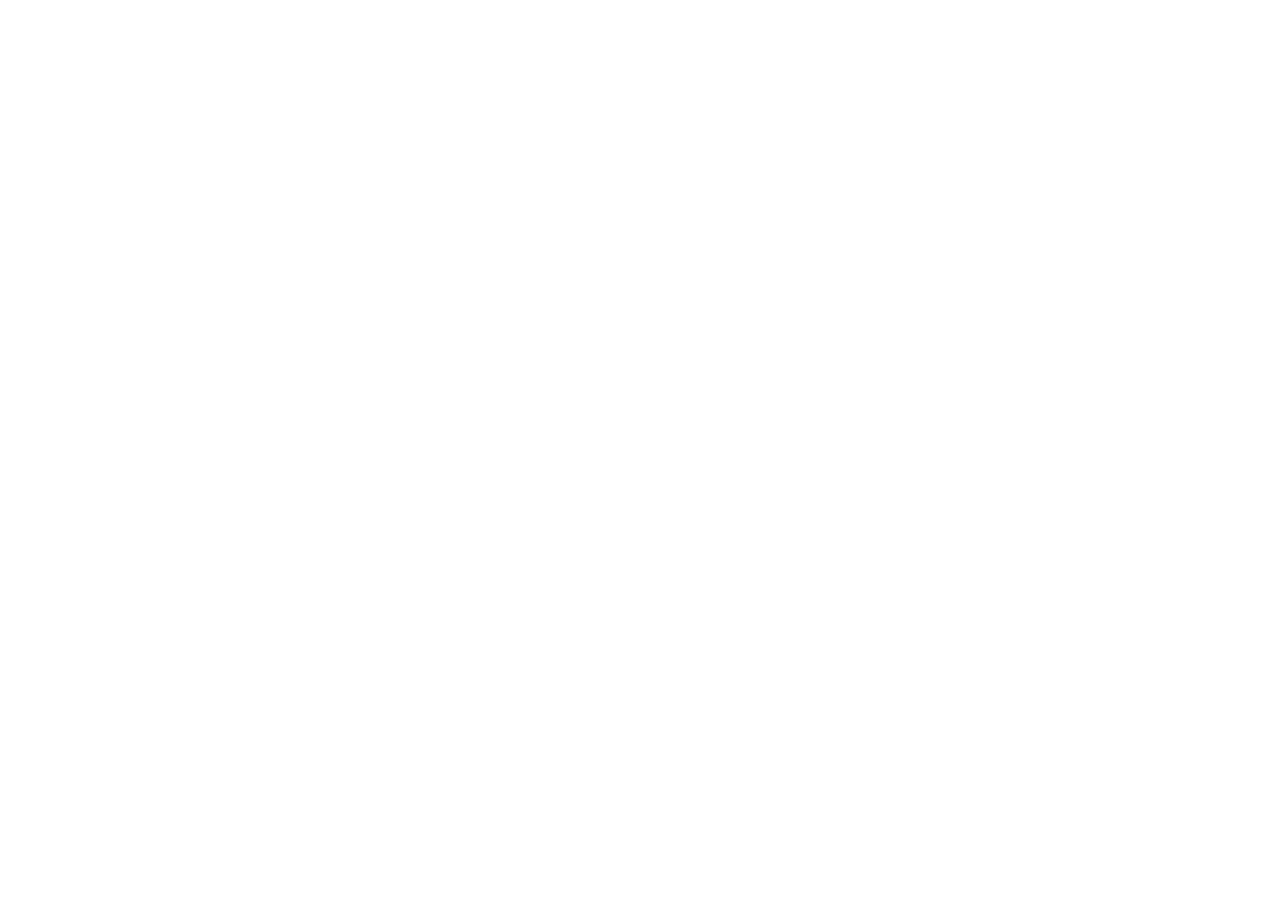
==== index.html @ f05ab809 "g" ====
<!DOCTYPE html>
<html lang="en">
<head>
    <meta charset="UTF-8">
    <meta name="viewport" content="width=device-width, initial-scale=1.0">
    <title>Document</title>
    <link href="https://cdn.jsdelivr.net/npm/bootstrap@5.1.3/dist/css/bootstrap.min.css" rel="stylesheet" integrity="sha384-1BmE4kWBq78iYhFldvKuhfTAU6auU8tT94WrHftjDbrCEXSU1oBoqyl2QvZ6jIW3" crossorigin="anonymous">
</head>
<body>
    
</body>
</html>
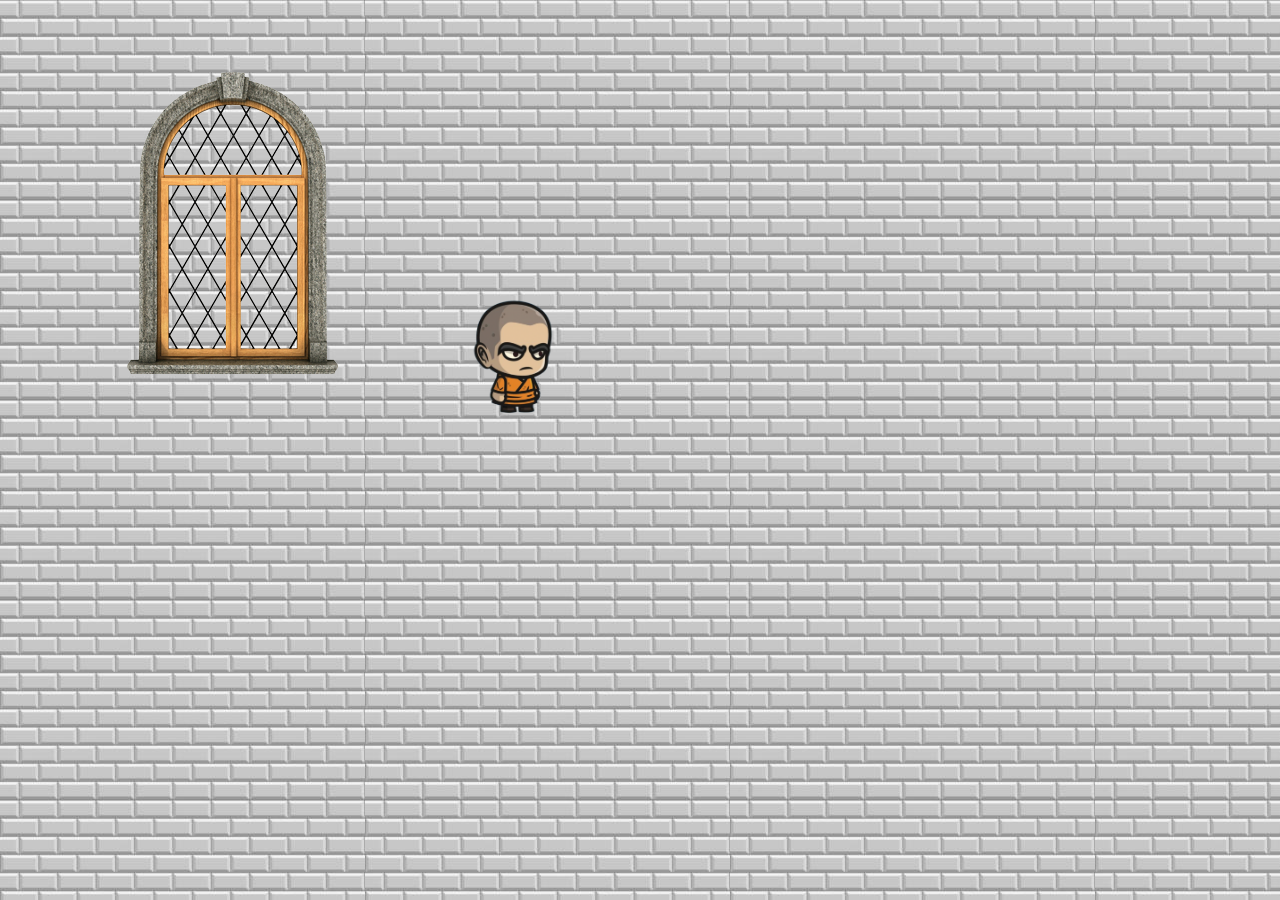
==== commit 37ba154d: "homepage" ====
--- a/index.html
+++ b/index.html
@@ -6,7 +6,10 @@
     <title>Document</title>
     <link href="https://cdn.jsdelivr.net/npm/bootstrap@5.1.3/dist/css/bootstrap.min.css" rel="stylesheet" integrity="sha384-1BmE4kWBq78iYhFldvKuhfTAU6auU8tT94WrHftjDbrCEXSU1oBoqyl2QvZ6jIW3" crossorigin="anonymous">
 </head>
-<body>
+<body background="wall.jpg">
     
+    <img src="window.png" alt="">
+    <img src="character.png" width="100"> 
+
 </body>
 </html>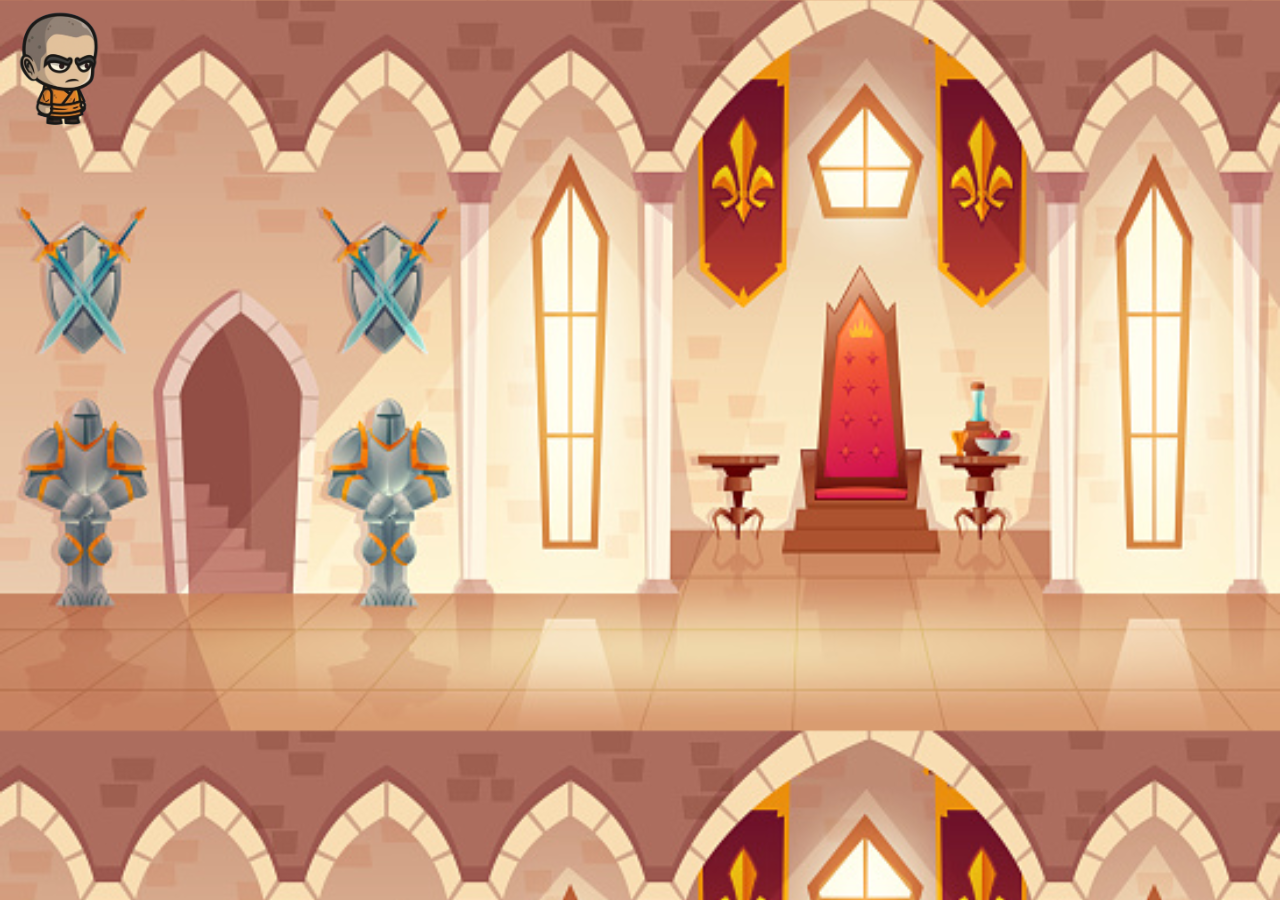
==== commit 5a18715a: "homepage" ====
--- a/index.html
+++ b/index.html
@@ -5,11 +5,17 @@
     <meta name="viewport" content="width=device-width, initial-scale=1.0">
     <title>Document</title>
     <link href="https://cdn.jsdelivr.net/npm/bootstrap@5.1.3/dist/css/bootstrap.min.css" rel="stylesheet" integrity="sha384-1BmE4kWBq78iYhFldvKuhfTAU6auU8tT94WrHftjDbrCEXSU1oBoqyl2QvZ6jIW3" crossorigin="anonymous">
+    <link rel="stylesheet" href="index.css">
 </head>
-<body background="wall.jpg">
+<body background="castel.jpeg">
     
-    <img src="window.png" alt="">
+   <div class="character">
     <img src="character.png" width="100"> 
+</div>
+
+<div class="floor">
+
+</div>
 
 </body>
 </html>--- a/index.css
+++ b/index.css
@@ -0,0 +1,5 @@
+body{
+  
+background-size: cover;
+
+}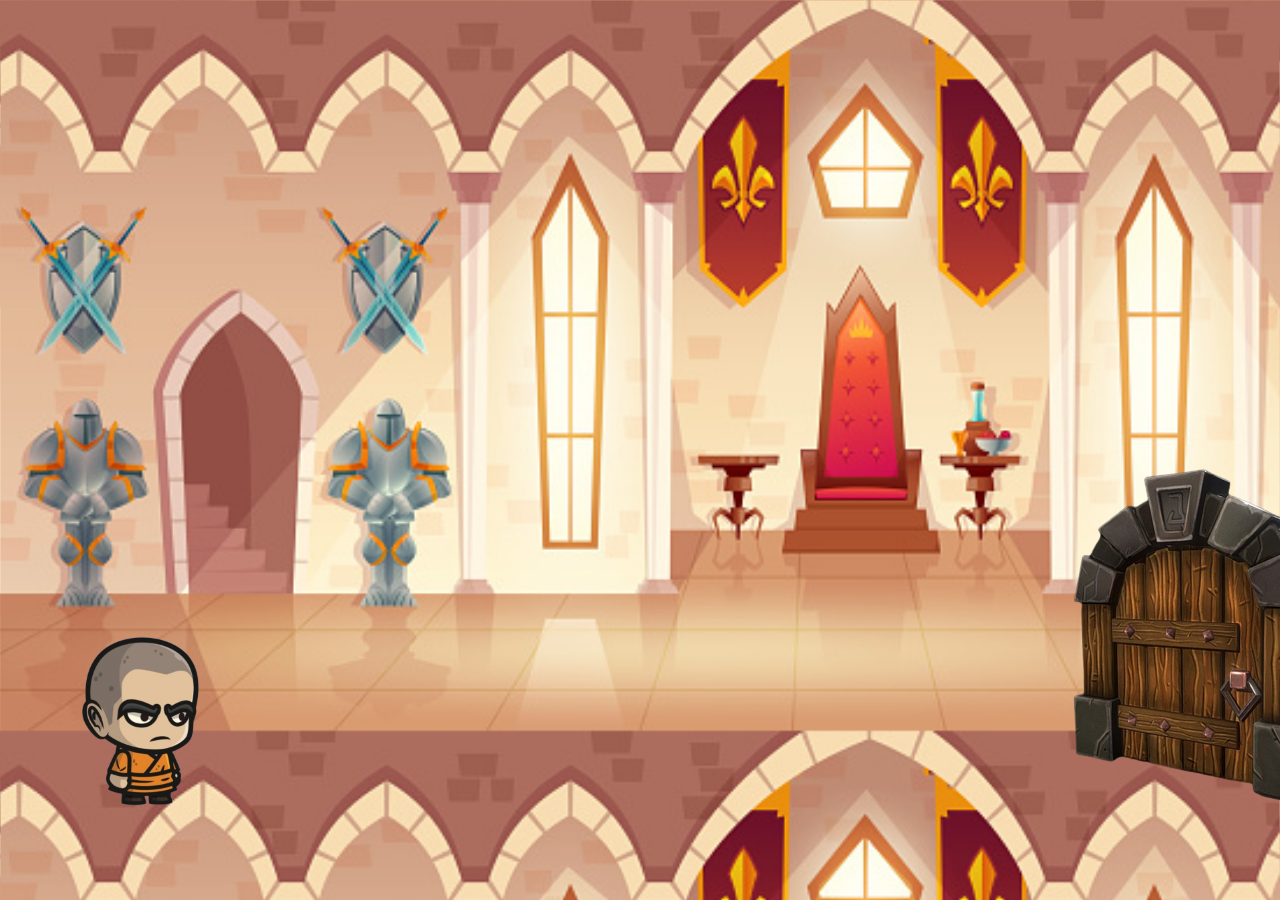
==== commit b71ef586: "homepage" ====
--- a/index.html
+++ b/index.html
@@ -10,12 +10,19 @@
 <body background="castel.jpeg">
     
    <div class="character">
-    <img src="character.png" width="100"> 
+    <img src="character.png" width="150"> 
 </div>
 
 <div class="floor">
 
 </div>
 
+<div class="door" >
+    <a href="katzin1.html">
+    <img src="door.png"> 
+</a>
+</div>
+
+
 </body>
 </html>--- a/index.css
+++ b/index.css
@@ -2,4 +2,20 @@
   
 background-size: cover;
 
+}
+
+.character{
+    width: 300;
+    position: absolute;
+    left: 5%;
+    top: 70%;
+  
+}
+
+.door{
+    width: 300;
+    position: absolute;
+    left: 70%;
+    top: 50%;
+
 }